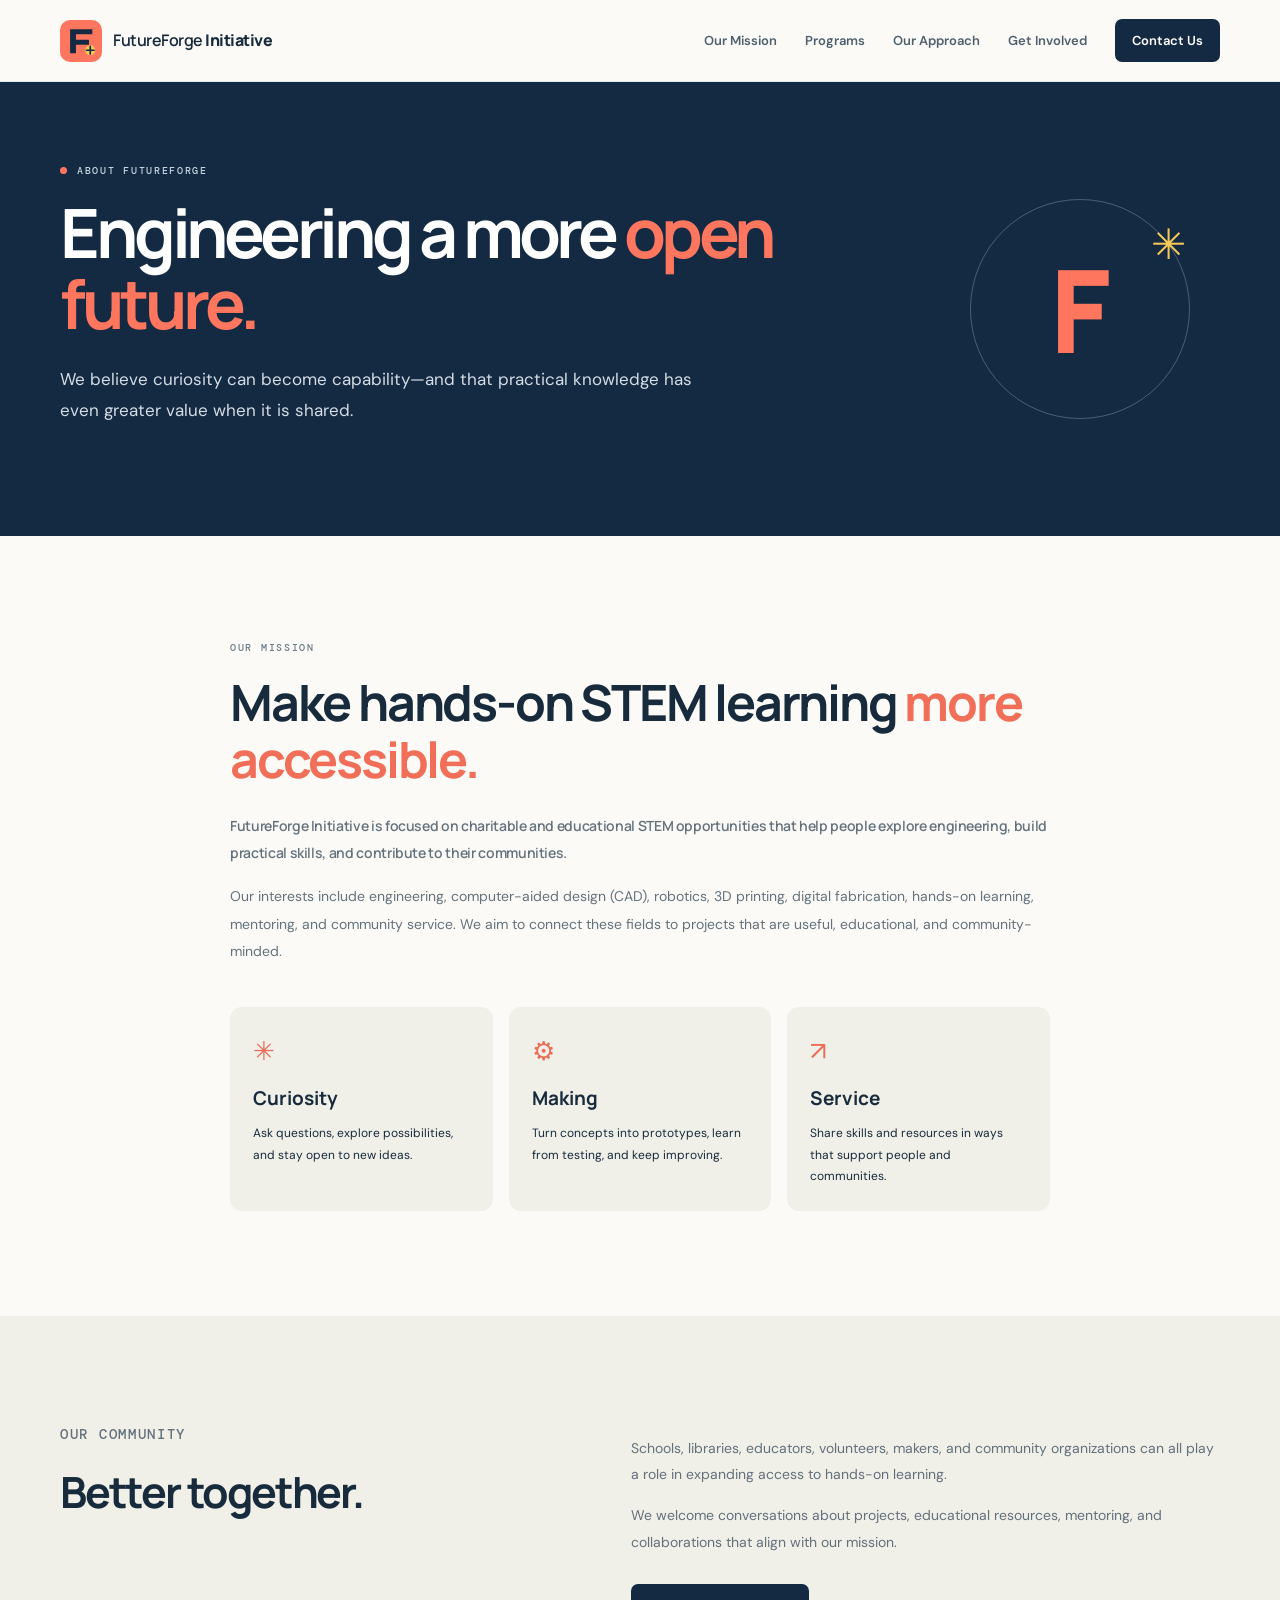
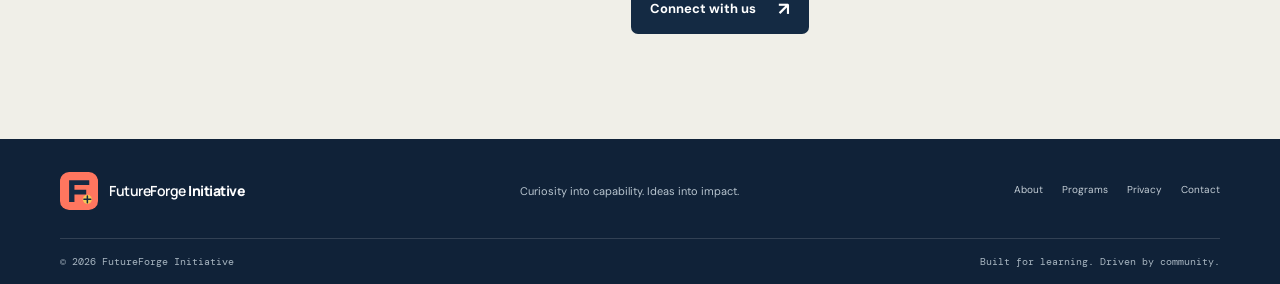
==== about.html @ 055187b8 "Initial folder structure" ====
<!doctype html>
<html lang="en">
<head>
  <meta charset="utf-8"><meta name="viewport" content="width=device-width, initial-scale=1">
  <meta name="description" content="Learn about the mission and approach of FutureForge Initiative.">
  <title>About Us | FutureForge Initiative</title>
  <link rel="icon" href="assets/favicon.svg" type="image/svg+xml"><link rel="stylesheet" href="styles.css">
</head>
<body>
  <a class="skip-link" href="#main">Skip to content</a>
  <header class="site-header"><div class="container nav-wrap">
    <a class="brand" href="index.html"><img src="assets/logo.svg" alt="" width="42" height="42"><span>FutureForge <strong>Initiative</strong></span></a>
    <button class="menu-toggle" aria-expanded="false" aria-controls="site-nav" aria-label="Open navigation"><span></span><span></span><span></span></button>
    <nav id="site-nav" class="site-nav" aria-label="Main navigation"><a href="index.html#mission">Our Mission</a><a href="programs.html">Programs</a><a href="index.html#impact">Our Approach</a><a href="index.html#get-involved">Get Involved</a><a class="nav-cta" href="index.html#contact">Contact Us</a></nav>
  </div></header>
  <main id="main">
    <section class="page-hero"><div class="container page-hero-grid"><div><p class="eyebrow"><span class="eyebrow-dot"></span> About FutureForge</p><h1>Engineering a more <span>open future.</span></h1><p class="hero-lede">We believe curiosity can become capability—and that practical knowledge has even greater value when it is shared.</p></div><div class="page-hero-mark" aria-hidden="true"><span>F</span><i>✳</i></div></div></section>
    <section class="section-pad"><div class="container narrow-content">
      <p class="eyebrow eyebrow-dark">Our mission</p><h2>Make hands-on STEM learning <span>more accessible.</span></h2>
      <p class="large-copy">FutureForge Initiative is focused on charitable and educational STEM opportunities that help people explore engineering, build practical skills, and contribute to their communities.</p>
      <p>Our interests include engineering, computer-aided design (CAD), robotics, 3D printing, digital fabrication, hands-on learning, mentoring, and community service. We aim to connect these fields to projects that are useful, educational, and community-minded.</p>
      <div class="values-grid">
        <article><span class="value-symbol">✳</span><h3>Curiosity</h3><p>Ask questions, explore possibilities, and stay open to new ideas.</p></article>
        <article><span class="value-symbol">⚙</span><h3>Making</h3><p>Turn concepts into prototypes, learn from testing, and keep improving.</p></article>
        <article><span class="value-symbol">↗</span><h3>Service</h3><p>Share skills and resources in ways that support people and communities.</p></article>
      </div>
    </div></section>
    <section class="section-pad soft-section"><div class="container split-content"><div><p class="eyebrow eyebrow-dark">Our community</p><h2>Better together.</h2></div><div><p>Schools, libraries, educators, volunteers, makers, and community organizations can all play a role in expanding access to hands-on learning.</p><p>We welcome conversations about projects, educational resources, mentoring, and collaborations that align with our mission.</p><a class="button button-dark" href="index.html#contact">Connect with us <span aria-hidden="true">↗</span></a></div></div></section>
  </main>
  <footer class="site-footer"><div class="container footer-main"><a class="brand brand-footer" href="index.html"><img src="assets/logo.svg" alt="" width="38" height="38"><span>FutureForge <strong>Initiative</strong></span></a><p>Curiosity into capability. Ideas into impact.</p><div class="footer-links"><a href="about.html">About</a><a href="programs.html">Programs</a><a href="privacy.html">Privacy</a><a href="index.html#contact">Contact</a></div></div><div class="container footer-bottom"><span>© <span id="year"></span> FutureForge Initiative</span><span>Built for learning. Driven by community.</span></div></footer>
  <script src="script.js"></script>
</body></html>
---- styles.css ----
@import url('https://fonts.googleapis.com/css2?family=DM+Mono:wght@400;500&family=DM+Sans:wght@400;500;600;700&family=Manrope:wght@400;500;600;700;800&display=swap');

:root{--navy:#142a43;--navy-2:#1d3c59;--ink:#172b3d;--muted:#617180;--paper:#fbfaf6;--white:#fff;--coral:#ff765f;--yellow:#f5c957;--blue:#91c8ef;--green:#b9d9bd;--line:#e5e3dc;--radius:20px;--max:1160px}
*{box-sizing:border-box}html{scroll-behavior:smooth;scroll-padding-top:90px}body{margin:0;background:var(--paper);color:var(--ink);font-family:'DM Sans',Arial,sans-serif;line-height:1.65;-webkit-font-smoothing:antialiased}a{color:inherit;text-decoration:none}img{max-width:100%;display:block}.container{width:min(var(--max),calc(100% - 48px));margin-inline:auto}.skip-link{position:absolute;left:-999px;top:8px;background:#fff;padding:10px;z-index:99}.skip-link:focus{left:8px}.site-header{height:82px;background:rgba(251,250,246,.96);border-bottom:1px solid rgba(20,42,67,.08);position:sticky;top:0;z-index:20;backdrop-filter:blur(12px)}.nav-wrap{height:100%;display:flex;align-items:center;justify-content:space-between;gap:28px}.brand{display:inline-flex;align-items:center;gap:11px;font-family:Manrope,sans-serif;font-size:16px;letter-spacing:-.5px;font-weight:600;white-space:nowrap}.brand img{width:42px;height:42px}.brand strong{font-weight:800}.site-nav{display:flex;align-items:center;gap:28px;font-size:13px;font-weight:600}.site-nav a:not(.nav-cta){color:#4e5f6e;transition:color .2s}.site-nav a:hover{color:var(--coral)}.nav-cta{background:var(--navy);color:#fff;padding:11px 17px;border-radius:7px}.menu-toggle{display:none;border:0;background:transparent;padding:8px}.menu-toggle span{display:block;width:24px;height:2px;background:var(--navy);margin:5px}
.hero{background:var(--navy);color:#fff;position:relative;overflow:hidden}.hero-grid{min-height:575px;display:grid;grid-template-columns:1.03fr .97fr;align-items:center;gap:36px;padding-block:72px 78px}.eyebrow{font:500 10px 'DM Mono',monospace;letter-spacing:1.7px;text-transform:uppercase;margin:0 0 20px;display:flex;align-items:center;gap:10px;color:#c7d4df}.eyebrow-dot{display:inline-block;width:7px;height:7px;border-radius:50%;background:var(--coral)}.eyebrow-dark{color:#687b89}.hero h1,.page-hero h1{font:700 clamp(48px,6.2vw,78px)/1.04 Manrope,sans-serif;letter-spacing:-4.5px;margin:0;max-width:620px}.hero h1 span,.page-hero h1 span{color:var(--coral)}.hero-lede{font-size:17px;line-height:1.8;color:#d4dce4;max-width:535px;margin:26px 0 28px}.hero-actions{display:flex;align-items:center;gap:27px;flex-wrap:wrap}.button{display:inline-flex;align-items:center;justify-content:center;gap:22px;border-radius:7px;padding:14px 19px;font-size:13px;font-weight:700;transition:transform .2s,background .2s}.button:hover{transform:translateY(-2px)}.button-light{background:#fff;color:var(--navy)}.button-dark{background:var(--navy);color:#fff}.button span{font-size:18px;line-height:1}.text-link{font-size:13px;font-weight:600}.text-link-light{color:#fff}.text-link span{margin-left:7px}.hero-note{display:flex;align-items:center;gap:12px;margin-top:46px;color:#bdcbd6;font-size:11px;letter-spacing:.2px}.hero-note p{margin:0}.note-icon{color:var(--yellow);font-size:20px}.hero-art{height:400px;position:relative;display:flex;align-items:center;justify-content:center}.art-orbit{position:absolute;border:1px solid rgba(255,255,255,.16);border-radius:50%;transform:rotate(-25deg)}.orbit-one{width:440px;height:275px}.orbit-two{width:360px;height:360px;transform:rotate(36deg)}.art-card{position:absolute;box-shadow:0 25px 50px rgba(0,0,0,.16)}.art-card-main{width:244px;height:260px;border-radius:18px;background:#f5c957;color:var(--navy);transform:rotate(-7deg);padding:27px;display:flex;flex-direction:column;align-items:center;justify-content:center}.gear{font-size:118px;line-height:1;color:var(--navy);font-family:Arial,sans-serif}.art-card-caption{font:700 14px Manrope,sans-serif;margin-top:17px}.art-bars{display:flex;gap:4px;margin-top:16px;align-items:end;height:18px}.art-bars i{display:block;width:7px;border-radius:3px;background:var(--navy);height:10px}.art-bars i:nth-child(2),.art-bars i:nth-child(5){height:17px}.art-bars i:nth-child(3),.art-bars i:nth-child(6){height:13px}.art-card-small{right:4%;bottom:43px;background:#fff;color:var(--navy);border-radius:12px;padding:17px 20px;display:flex;align-items:center;gap:13px;transform:rotate(7deg);font:700 11px/1.65 'DM Mono',monospace}.small-card-icon{font-size:31px;color:#f16e59}.art-label{position:absolute;font:500 9px 'DM Mono',monospace;letter-spacing:1.5px;color:#d0dae2}.label-top{top:16px;left:8%}.label-top span{color:var(--coral);padding:0 5px}.label-bottom{bottom:7px;right:5%}.art-spark{position:absolute;color:var(--coral);font-size:27px}.spark-one{top:67px;right:15%}.spark-two{bottom:86px;left:10%;color:var(--yellow)}.art-dot{position:absolute;width:7px;height:7px;border-radius:50%;background:var(--coral)}.dot-one{top:48px;left:28%}.dot-two{right:10%;top:47%}.dot-three{left:19%;bottom:52px;background:var(--yellow)}.hero-bottom-line{height:5px;background:linear-gradient(90deg,var(--coral) 0 25%,var(--yellow) 25% 50%,var(--blue) 50% 75%,var(--green) 75%)}
.section-pad{padding-block:105px}.intro-grid{display:grid;grid-template-columns:1fr 1fr;gap:90px}.intro h2,.section-heading h2,.approach h2,.contact h2,.narrow-content h2,.split-content h2{font:700 clamp(34px,4.1vw,50px)/1.15 Manrope,sans-serif;letter-spacing:-2.2px;margin:0}.intro h2 span,.section-heading h2 span,.approach h2 span,.contact h2 span,.narrow-content h2 span{color:#f16f59}.intro-text{padding-top:25px}.large-copy{font:600 19px/1.65 Manrope,sans-serif;letter-spacing:-.35px;color:#243e52;margin:0 0 17px}.intro-text>p:not(.large-copy),.approach-copy>p:not(.eyebrow),.contact-grid>div>p:not(.eyebrow),.split-content>div>p{color:#63717d;font-size:14px;line-height:1.9}.arrow-link{display:inline-flex;align-items:center;gap:17px;font-size:12px;font-weight:700;border-bottom:1px solid #f16f59;padding-bottom:6px;margin-top:16px}.arrow-link span{font-size:17px;color:#f16f59}.programs{background:#f0efe8}.section-heading{display:flex;justify-content:space-between;align-items:end;gap:60px;margin-bottom:42px}.section-heading h2{font-size:43px}.section-summary{max-width:355px;color:#63717d;font-size:13px;line-height:1.85;margin:0 0 5px}.program-grid{display:grid;grid-template-columns:repeat(4,1fr);gap:14px}.program-card{min-height:305px;border-radius:14px;padding:23px 21px;display:flex;flex-direction:column;align-items:flex-start}.card-coral{background:#ffe0d8}.card-blue{background:#d8eafa}.card-yellow{background:#f9e9b6}.card-green{background:#dcebdd}.program-top{display:flex;justify-content:space-between;align-items:center;width:100%;margin-bottom:27px}.program-number{font:500 9px 'DM Mono',monospace;letter-spacing:1px;color:#53616d}.program-symbol{font-size:25px;color:var(--navy)}.program-card h3{font:700 20px/1.25 Manrope,sans-serif;letter-spacing:-.7px;margin:0 0 12px}.program-card p{font-size:12px;line-height:1.8;color:#4d5b65;margin:0 0 22px}.card-link{font-size:11px;font-weight:700;margin-top:auto;border-bottom:1px solid rgba(20,42,67,.35);padding-bottom:5px}.card-link span{margin-left:8px}.program-note{font-size:10px;color:#78817f;margin:18px 0 0}
.approach{background:var(--navy);color:#fff}.approach-grid{display:grid;grid-template-columns:.9fr 1.1fr;gap:95px;align-items:center}.approach-visual{height:390px;position:relative;display:flex;align-items:center;justify-content:center}.approach-circle{border-radius:50%;position:absolute}.circle-outer{width:345px;height:345px;border:1px dashed rgba(255,255,255,.3)}.circle-mid{width:270px;height:270px;border:1px solid rgba(255,255,255,.23)}.circle-inner{width:190px;height:190px;background:var(--coral);color:var(--navy);display:flex;align-items:center;justify-content:center;text-align:center;font:600 17px/1.5 'DM Mono',monospace;letter-spacing:1px;transform:rotate(-8deg)}.circle-inner b{font-weight:500}.approach-chip{position:absolute;padding:8px 13px;background:#fff;color:var(--navy);border-radius:5px;font:500 10px 'DM Mono',monospace;box-shadow:0 7px 20px rgba(0,0,0,.12)}.chip-one{top:48px;left:2%}.chip-two{right:0;top:120px;background:var(--yellow)}.chip-three{bottom:41px;left:10%;background:var(--green)}.approach-star{position:absolute;color:var(--yellow);font-size:32px;right:14%;bottom:57px}.approach-copy .eyebrow{color:#bdcbd6}.approach h2{font-size:43px;margin-bottom:22px}.approach h2 span{color:var(--coral)}.approach-copy>p:not(.eyebrow){color:#c3d0da;max-width:520px}.principle-list{list-style:none;padding:0;margin:29px 0 0}.principle-list li{display:flex;gap:17px;padding:16px 0;border-top:1px solid rgba(255,255,255,.15)}.principle-list li>span{font:500 10px 'DM Mono',monospace;color:var(--coral);padding-top:4px}.principle-list strong{font:600 14px Manrope,sans-serif}.principle-list p{margin:4px 0 0;color:#b9c7d1;font-size:11px}
.get-involved{padding-block:82px}.involved-panel{position:relative;overflow:hidden;background:var(--coral);border-radius:18px;padding:57px 62px;display:grid;grid-template-columns:1.2fr .8fr;gap:50px;align-items:center}.involved-panel .eyebrow{color:#573d3a}.involved-panel h2{font:700 clamp(35px,4vw,49px)/1.12 Manrope,sans-serif;letter-spacing:-2px;margin:0 0 17px}.involved-panel h2 span{color:#fff}.involved-panel>div:first-child>p:last-child{font-size:13px;max-width:530px;color:#553e3b;line-height:1.85;margin-bottom:0}.involved-actions{z-index:1}.involved-actions p{font-size:10px;color:#583d3a;margin:15px 0 0}.involved-decoration{position:absolute;font-size:180px;color:rgba(255,255,255,.13);right:-10px;bottom:-78px}.contact{padding-top:50px}.contact-grid{display:grid;grid-template-columns:1fr .8fr;gap:100px}.contact h2{font-size:45px}.contact-grid>div>p:not(.eyebrow){max-width:460px}.contact-box{padding:30px;border:1px solid var(--line);border-radius:14px;background:#fff}.contact-icon{width:39px;height:39px;border-radius:8px;background:#ffe0d8;display:grid;place-items:center;font-size:21px;color:#e86650}.contact-box h3{font:700 20px Manrope,sans-serif;margin:19px 0 8px}.contact-box>p{font-size:12px;color:#64717c;line-height:1.85}.contact-box .small-muted,.small-muted{font-size:10px;color:#8b949a;margin-top:23px}
.site-footer{background:#102238;color:#fff;padding-top:33px}.footer-main{display:flex;align-items:center;justify-content:space-between;gap:24px;padding-bottom:28px}.brand-footer{font-size:14px}.brand-footer img{width:38px;height:38px}.footer-main>p{font-size:11px;color:#b8c5cf;margin:0}.footer-links{display:flex;gap:19px;font-size:10px;color:#c3cdd5}.footer-links a:hover{color:var(--coral)}.footer-bottom{border-top:1px solid rgba(255,255,255,.14);display:flex;justify-content:space-between;gap:20px;padding-block:16px;font:10px 'DM Mono',monospace;color:#a7b5c0}
.page-hero{background:var(--navy);color:#fff;padding-block:82px}.page-hero-grid{display:grid;grid-template-columns:1fr 250px;align-items:center;gap:50px}.page-hero h1{font-size:clamp(44px,5.7vw,68px);max-width:800px}.page-hero .hero-lede{max-width:650px}.page-hero-mark{height:220px;width:220px;border:1px solid rgba(255,255,255,.24);border-radius:50%;display:grid;place-items:center;position:relative}.page-hero-mark span{font:800 115px Manrope,sans-serif;color:var(--coral)}.page-hero-mark i{position:absolute;right:3px;top:10px;color:var(--yellow);font-style:normal;font-size:42px}.narrow-content{max-width:820px}.narrow-content>p:not(.eyebrow){font-size:14px;line-height:1.95;color:#65727d}.narrow-content h2{margin-bottom:23px}.narrow-content .large-copy{font-size:21px;color:#2c4355}.narrow-content h3{font:700 19px Manrope,sans-serif;margin:32px 0 8px}.values-grid{display:grid;grid-template-columns:repeat(3,1fr);gap:16px;margin-top:42px}.values-grid article{background:#f0efe8;padding:23px;border-radius:12px}.value-symbol{font-size:26px;color:#e96d57}.values-grid h3{margin:12px 0 5px!important}.values-grid article p{font-size:12px!important;line-height:1.8!important;margin-bottom:0}.soft-section{background:#f0efe8}.split-content{display:grid;grid-template-columns:.8fr 1fr;gap:100px}.split-content h2{font-size:43px}.split-content .button{margin-top:15px}.program-detail{display:grid;grid-template-columns:70px 1fr 150px;gap:28px;padding:35px 0;border-bottom:1px solid var(--line);scroll-margin-top:100px}.program-detail:first-child{padding-top:0}.detail-number{font:500 14px 'DM Mono',monospace;color:#e96d57;padding-top:4px}.program-detail .eyebrow{margin-bottom:11px}.program-detail h2{font:700 29px Manrope,sans-serif;letter-spacing:-1px;margin:0 0 12px}.program-detail p:not(.eyebrow){max-width:680px;color:#64717c;font-size:13px;line-height:1.9;margin:8px 0}.detail-tag{justify-self:end;align-self:start;border:1px solid #deded6;border-radius:30px;padding:7px 11px;font:10px 'DM Mono',monospace;color:#687782}.center-cta{text-align:center;padding-top:70px}.center-cta h2{font:700 34px Manrope,sans-serif;letter-spacing:-1.5px;margin:0}.center-cta p{color:#65727d;font-size:13px;margin:10px 0 20px}
@media(max-width:900px){.site-nav{gap:15px}.site-nav a{font-size:11px}.hero-grid{gap:10px}.hero-art{transform:scale(.9)}.program-grid{grid-template-columns:repeat(2,1fr)}.approach-grid{gap:45px}.contact-grid{gap:50px}.involved-panel{padding:45px}.footer-main{flex-wrap:wrap}.section-heading{gap:25px}}
@media(max-width:680px){.container{width:min(100% - 36px,var(--max))}.site-header{height:72px}.brand{font-size:14px;gap:8px}.brand img{width:36px;height:36px}.menu-toggle{display:block}.site-nav{display:none;position:absolute;top:71px;left:0;right:0;padding:18px;background:var(--paper);border-bottom:1px solid var(--line);box-shadow:0 15px 20px rgba(20,42,67,.08);align-items:stretch;gap:0;flex-direction:column}.site-nav.open{display:flex}.site-nav a{padding:12px 7px;font-size:13px!important}.site-nav .nav-cta{text-align:center;margin-top:7px;padding:12px}.hero-grid{grid-template-columns:1fr;padding-block:65px 35px}.hero h1{font-size:54px;letter-spacing:-3px}.hero-lede{font-size:15px}.hero-note{margin-top:29px}.hero-art{height:320px;transform:scale(.86);margin:-4px -15px 0}.art-card-small{right:0}.section-pad{padding-block:70px}.intro-grid,.approach-grid,.contact-grid,.split-content{grid-template-columns:1fr;gap:28px}.intro-grid{gap:16px}.intro h2,.section-heading h2,.approach h2,.contact h2,.narrow-content h2{font-size:37px;letter-spacing:-1.7px}.intro-text{padding-top:0}.section-heading{display:block}.section-summary{margin-top:18px}.program-grid{gap:10px}.program-card{padding:18px;min-height:300px}.program-card h3{font-size:18px}.program-card p{font-size:11px}.approach-grid{gap:30px}.approach-visual{height:320px;transform:scale(.9);margin:-10px 0}.circle-outer{width:300px;height:300px}.circle-mid{width:230px;height:230px}.circle-inner{width:165px;height:165px;font-size:15px}.chip-one{left:0}.chip-two{right:0}.chip-three{left:2%;bottom:22px}.involved-panel{grid-template-columns:1fr;padding:34px 25px;gap:26px}.involved-panel h2{font-size:39px}.involved-decoration{font-size:130px}.contact{padding-top:20px}.contact-box{padding:24px}.footer-main{align-items:flex-start;flex-direction:column;gap:17px}.footer-links{flex-wrap:wrap}.footer-bottom{font-size:9px;flex-direction:column;gap:7px}.page-hero{padding-block:55px}.page-hero-grid{grid-template-columns:1fr;gap:20px}.page-hero h1{font-size:47px;letter-spacing:-3px}.page-hero-mark{height:120px;width:120px;justify-self:end;margin-top:-8px}.page-hero-mark span{font-size:70px}.page-hero-mark i{font-size:28px}.values-grid{grid-template-columns:1fr}.program-detail{grid-template-columns:38px 1fr;gap:13px;padding:27px 0}.program-detail h2{font-size:25px}.detail-tag{grid-column:2;justify-self:start}.center-cta{padding-top:50px}.center-cta h2{font-size:29px}}
@media(prefers-reduced-motion:reduce){html{scroll-behavior:auto}*,*::before,*::after{transition:none!important;animation:none!important}}
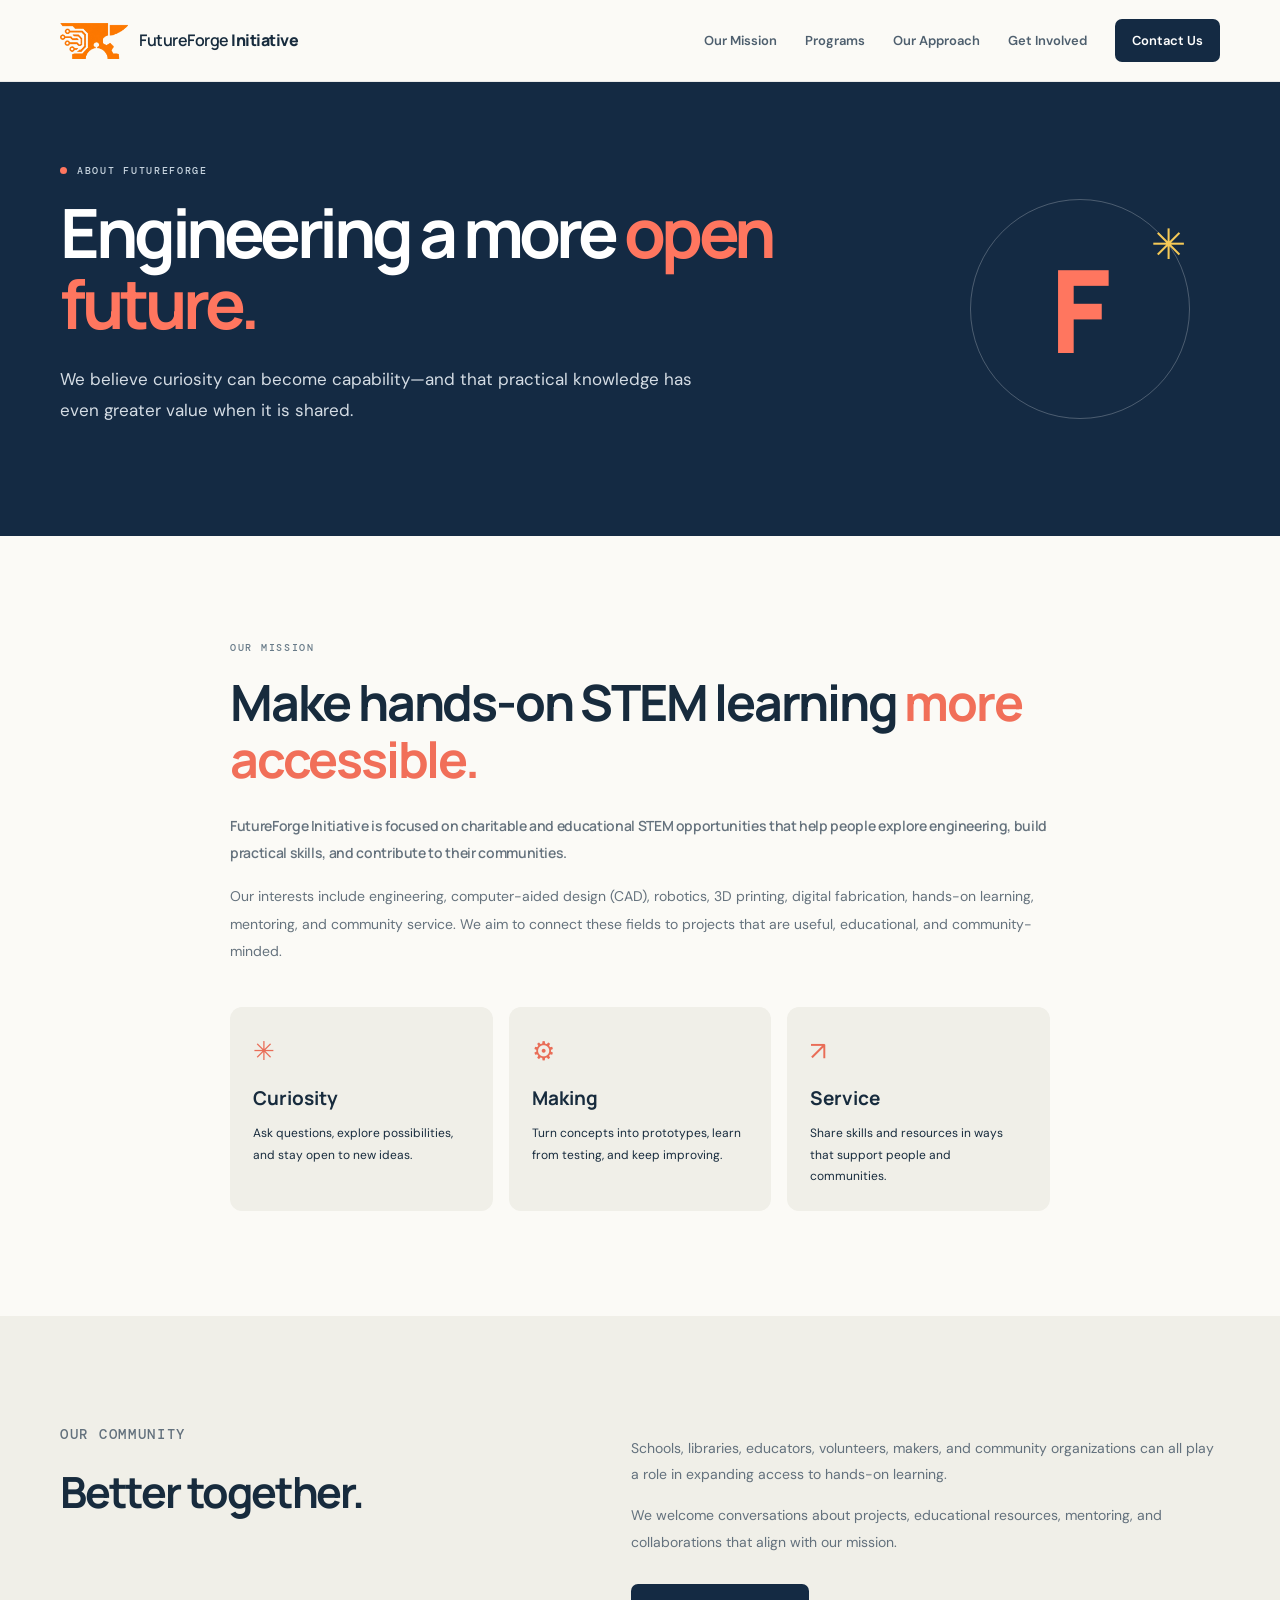
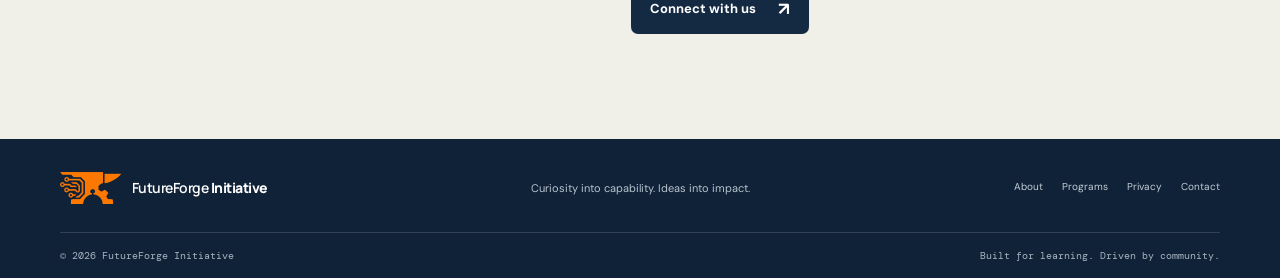
==== commit 609a6f87: "Add files via upload Updated the log" ====
--- a/about.html
+++ b/about.html
@@ -4,12 +4,12 @@
   <meta charset="utf-8"><meta name="viewport" content="width=device-width, initial-scale=1">
   <meta name="description" content="Learn about the mission and approach of FutureForge Initiative.">
   <title>About Us | FutureForge Initiative</title>
-  <link rel="icon" href="assets/favicon.svg" type="image/svg+xml"><link rel="stylesheet" href="styles.css">
+  <link rel="icon" href="assets/favicon-48.png" sizes="48x48" type="image/png"><link rel="icon" href="assets/favicon-32.png" sizes="32x32" type="image/png"><link rel="apple-touch-icon" href="assets/apple-touch-icon.png"><link rel="stylesheet" href="styles.css">
 </head>
 <body>
   <a class="skip-link" href="#main">Skip to content</a>
   <header class="site-header"><div class="container nav-wrap">
-    <a class="brand" href="index.html"><img src="assets/logo.svg" alt="" width="42" height="42"><span>FutureForge <strong>Initiative</strong></span></a>
+    <a class="brand" href="index.html"><img src="assets/logo-mark.png" alt="" width="68" height="36"><span>FutureForge <strong>Initiative</strong></span></a>
     <button class="menu-toggle" aria-expanded="false" aria-controls="site-nav" aria-label="Open navigation"><span></span><span></span><span></span></button>
     <nav id="site-nav" class="site-nav" aria-label="Main navigation"><a href="index.html#mission">Our Mission</a><a href="programs.html">Programs</a><a href="index.html#impact">Our Approach</a><a href="index.html#get-involved">Get Involved</a><a class="nav-cta" href="index.html#contact">Contact Us</a></nav>
   </div></header>
@@ -27,6 +27,6 @@
     </div></section>
     <section class="section-pad soft-section"><div class="container split-content"><div><p class="eyebrow eyebrow-dark">Our community</p><h2>Better together.</h2></div><div><p>Schools, libraries, educators, volunteers, makers, and community organizations can all play a role in expanding access to hands-on learning.</p><p>We welcome conversations about projects, educational resources, mentoring, and collaborations that align with our mission.</p><a class="button button-dark" href="index.html#contact">Connect with us <span aria-hidden="true">↗</span></a></div></div></section>
   </main>
-  <footer class="site-footer"><div class="container footer-main"><a class="brand brand-footer" href="index.html"><img src="assets/logo.svg" alt="" width="38" height="38"><span>FutureForge <strong>Initiative</strong></span></a><p>Curiosity into capability. Ideas into impact.</p><div class="footer-links"><a href="about.html">About</a><a href="programs.html">Programs</a><a href="privacy.html">Privacy</a><a href="index.html#contact">Contact</a></div></div><div class="container footer-bottom"><span>© <span id="year"></span> FutureForge Initiative</span><span>Built for learning. Driven by community.</span></div></footer>
+  <footer class="site-footer"><div class="container footer-main"><a class="brand brand-footer" href="index.html"><img src="assets/logo-mark.png" alt="" width="61" height="32"><span>FutureForge <strong>Initiative</strong></span></a><p>Curiosity into capability. Ideas into impact.</p><div class="footer-links"><a href="about.html">About</a><a href="programs.html">Programs</a><a href="privacy.html">Privacy</a><a href="index.html#contact">Contact</a></div></div><div class="container footer-bottom"><span>© <span id="year"></span> FutureForge Initiative</span><span>Built for learning. Driven by community.</span></div></footer>
   <script src="script.js"></script>
 </body></html>
--- a/styles.css
+++ b/styles.css
@@ -1,13 +1,13 @@
 @import url('https://fonts.googleapis.com/css2?family=DM+Mono:wght@400;500&family=DM+Sans:wght@400;500;600;700&family=Manrope:wght@400;500;600;700;800&display=swap');
 
 :root{--navy:#142a43;--navy-2:#1d3c59;--ink:#172b3d;--muted:#617180;--paper:#fbfaf6;--white:#fff;--coral:#ff765f;--yellow:#f5c957;--blue:#91c8ef;--green:#b9d9bd;--line:#e5e3dc;--radius:20px;--max:1160px}
-*{box-sizing:border-box}html{scroll-behavior:smooth;scroll-padding-top:90px}body{margin:0;background:var(--paper);color:var(--ink);font-family:'DM Sans',Arial,sans-serif;line-height:1.65;-webkit-font-smoothing:antialiased}a{color:inherit;text-decoration:none}img{max-width:100%;display:block}.container{width:min(var(--max),calc(100% - 48px));margin-inline:auto}.skip-link{position:absolute;left:-999px;top:8px;background:#fff;padding:10px;z-index:99}.skip-link:focus{left:8px}.site-header{height:82px;background:rgba(251,250,246,.96);border-bottom:1px solid rgba(20,42,67,.08);position:sticky;top:0;z-index:20;backdrop-filter:blur(12px)}.nav-wrap{height:100%;display:flex;align-items:center;justify-content:space-between;gap:28px}.brand{display:inline-flex;align-items:center;gap:11px;font-family:Manrope,sans-serif;font-size:16px;letter-spacing:-.5px;font-weight:600;white-space:nowrap}.brand img{width:42px;height:42px}.brand strong{font-weight:800}.site-nav{display:flex;align-items:center;gap:28px;font-size:13px;font-weight:600}.site-nav a:not(.nav-cta){color:#4e5f6e;transition:color .2s}.site-nav a:hover{color:var(--coral)}.nav-cta{background:var(--navy);color:#fff;padding:11px 17px;border-radius:7px}.menu-toggle{display:none;border:0;background:transparent;padding:8px}.menu-toggle span{display:block;width:24px;height:2px;background:var(--navy);margin:5px}
+*{box-sizing:border-box}html{scroll-behavior:smooth;scroll-padding-top:90px}body{margin:0;background:var(--paper);color:var(--ink);font-family:'DM Sans',Arial,sans-serif;line-height:1.65;-webkit-font-smoothing:antialiased}a{color:inherit;text-decoration:none}img{max-width:100%;display:block}.container{width:min(var(--max),calc(100% - 48px));margin-inline:auto}.skip-link{position:absolute;left:-999px;top:8px;background:#fff;padding:10px;z-index:99}.skip-link:focus{left:8px}.site-header{height:82px;background:rgba(251,250,246,.96);border-bottom:1px solid rgba(20,42,67,.08);position:sticky;top:0;z-index:20;backdrop-filter:blur(12px)}.nav-wrap{height:100%;display:flex;align-items:center;justify-content:space-between;gap:28px}.brand{display:inline-flex;align-items:center;gap:11px;font-family:Manrope,sans-serif;font-size:16px;letter-spacing:-.5px;font-weight:600;white-space:nowrap}.brand img{width:auto;height:36px}.brand strong{font-weight:800}.site-nav{display:flex;align-items:center;gap:28px;font-size:13px;font-weight:600}.site-nav a:not(.nav-cta){color:#4e5f6e;transition:color .2s}.site-nav a:hover{color:var(--coral)}.nav-cta{background:var(--navy);color:#fff;padding:11px 17px;border-radius:7px}.menu-toggle{display:none;border:0;background:transparent;padding:8px}.menu-toggle span{display:block;width:24px;height:2px;background:var(--navy);margin:5px}
 .hero{background:var(--navy);color:#fff;position:relative;overflow:hidden}.hero-grid{min-height:575px;display:grid;grid-template-columns:1.03fr .97fr;align-items:center;gap:36px;padding-block:72px 78px}.eyebrow{font:500 10px 'DM Mono',monospace;letter-spacing:1.7px;text-transform:uppercase;margin:0 0 20px;display:flex;align-items:center;gap:10px;color:#c7d4df}.eyebrow-dot{display:inline-block;width:7px;height:7px;border-radius:50%;background:var(--coral)}.eyebrow-dark{color:#687b89}.hero h1,.page-hero h1{font:700 clamp(48px,6.2vw,78px)/1.04 Manrope,sans-serif;letter-spacing:-4.5px;margin:0;max-width:620px}.hero h1 span,.page-hero h1 span{color:var(--coral)}.hero-lede{font-size:17px;line-height:1.8;color:#d4dce4;max-width:535px;margin:26px 0 28px}.hero-actions{display:flex;align-items:center;gap:27px;flex-wrap:wrap}.button{display:inline-flex;align-items:center;justify-content:center;gap:22px;border-radius:7px;padding:14px 19px;font-size:13px;font-weight:700;transition:transform .2s,background .2s}.button:hover{transform:translateY(-2px)}.button-light{background:#fff;color:var(--navy)}.button-dark{background:var(--navy);color:#fff}.button span{font-size:18px;line-height:1}.text-link{font-size:13px;font-weight:600}.text-link-light{color:#fff}.text-link span{margin-left:7px}.hero-note{display:flex;align-items:center;gap:12px;margin-top:46px;color:#bdcbd6;font-size:11px;letter-spacing:.2px}.hero-note p{margin:0}.note-icon{color:var(--yellow);font-size:20px}.hero-art{height:400px;position:relative;display:flex;align-items:center;justify-content:center}.art-orbit{position:absolute;border:1px solid rgba(255,255,255,.16);border-radius:50%;transform:rotate(-25deg)}.orbit-one{width:440px;height:275px}.orbit-two{width:360px;height:360px;transform:rotate(36deg)}.art-card{position:absolute;box-shadow:0 25px 50px rgba(0,0,0,.16)}.art-card-main{width:244px;height:260px;border-radius:18px;background:#f5c957;color:var(--navy);transform:rotate(-7deg);padding:27px;display:flex;flex-direction:column;align-items:center;justify-content:center}.gear{font-size:118px;line-height:1;color:var(--navy);font-family:Arial,sans-serif}.art-card-caption{font:700 14px Manrope,sans-serif;margin-top:17px}.art-bars{display:flex;gap:4px;margin-top:16px;align-items:end;height:18px}.art-bars i{display:block;width:7px;border-radius:3px;background:var(--navy);height:10px}.art-bars i:nth-child(2),.art-bars i:nth-child(5){height:17px}.art-bars i:nth-child(3),.art-bars i:nth-child(6){height:13px}.art-card-small{right:4%;bottom:43px;background:#fff;color:var(--navy);border-radius:12px;padding:17px 20px;display:flex;align-items:center;gap:13px;transform:rotate(7deg);font:700 11px/1.65 'DM Mono',monospace}.small-card-icon{font-size:31px;color:#f16e59}.art-label{position:absolute;font:500 9px 'DM Mono',monospace;letter-spacing:1.5px;color:#d0dae2}.label-top{top:16px;left:8%}.label-top span{color:var(--coral);padding:0 5px}.label-bottom{bottom:7px;right:5%}.art-spark{position:absolute;color:var(--coral);font-size:27px}.spark-one{top:67px;right:15%}.spark-two{bottom:86px;left:10%;color:var(--yellow)}.art-dot{position:absolute;width:7px;height:7px;border-radius:50%;background:var(--coral)}.dot-one{top:48px;left:28%}.dot-two{right:10%;top:47%}.dot-three{left:19%;bottom:52px;background:var(--yellow)}.hero-bottom-line{height:5px;background:linear-gradient(90deg,var(--coral) 0 25%,var(--yellow) 25% 50%,var(--blue) 50% 75%,var(--green) 75%)}
 .section-pad{padding-block:105px}.intro-grid{display:grid;grid-template-columns:1fr 1fr;gap:90px}.intro h2,.section-heading h2,.approach h2,.contact h2,.narrow-content h2,.split-content h2{font:700 clamp(34px,4.1vw,50px)/1.15 Manrope,sans-serif;letter-spacing:-2.2px;margin:0}.intro h2 span,.section-heading h2 span,.approach h2 span,.contact h2 span,.narrow-content h2 span{color:#f16f59}.intro-text{padding-top:25px}.large-copy{font:600 19px/1.65 Manrope,sans-serif;letter-spacing:-.35px;color:#243e52;margin:0 0 17px}.intro-text>p:not(.large-copy),.approach-copy>p:not(.eyebrow),.contact-grid>div>p:not(.eyebrow),.split-content>div>p{color:#63717d;font-size:14px;line-height:1.9}.arrow-link{display:inline-flex;align-items:center;gap:17px;font-size:12px;font-weight:700;border-bottom:1px solid #f16f59;padding-bottom:6px;margin-top:16px}.arrow-link span{font-size:17px;color:#f16f59}.programs{background:#f0efe8}.section-heading{display:flex;justify-content:space-between;align-items:end;gap:60px;margin-bottom:42px}.section-heading h2{font-size:43px}.section-summary{max-width:355px;color:#63717d;font-size:13px;line-height:1.85;margin:0 0 5px}.program-grid{display:grid;grid-template-columns:repeat(4,1fr);gap:14px}.program-card{min-height:305px;border-radius:14px;padding:23px 21px;display:flex;flex-direction:column;align-items:flex-start}.card-coral{background:#ffe0d8}.card-blue{background:#d8eafa}.card-yellow{background:#f9e9b6}.card-green{background:#dcebdd}.program-top{display:flex;justify-content:space-between;align-items:center;width:100%;margin-bottom:27px}.program-number{font:500 9px 'DM Mono',monospace;letter-spacing:1px;color:#53616d}.program-symbol{font-size:25px;color:var(--navy)}.program-card h3{font:700 20px/1.25 Manrope,sans-serif;letter-spacing:-.7px;margin:0 0 12px}.program-card p{font-size:12px;line-height:1.8;color:#4d5b65;margin:0 0 22px}.card-link{font-size:11px;font-weight:700;margin-top:auto;border-bottom:1px solid rgba(20,42,67,.35);padding-bottom:5px}.card-link span{margin-left:8px}.program-note{font-size:10px;color:#78817f;margin:18px 0 0}
 .approach{background:var(--navy);color:#fff}.approach-grid{display:grid;grid-template-columns:.9fr 1.1fr;gap:95px;align-items:center}.approach-visual{height:390px;position:relative;display:flex;align-items:center;justify-content:center}.approach-circle{border-radius:50%;position:absolute}.circle-outer{width:345px;height:345px;border:1px dashed rgba(255,255,255,.3)}.circle-mid{width:270px;height:270px;border:1px solid rgba(255,255,255,.23)}.circle-inner{width:190px;height:190px;background:var(--coral);color:var(--navy);display:flex;align-items:center;justify-content:center;text-align:center;font:600 17px/1.5 'DM Mono',monospace;letter-spacing:1px;transform:rotate(-8deg)}.circle-inner b{font-weight:500}.approach-chip{position:absolute;padding:8px 13px;background:#fff;color:var(--navy);border-radius:5px;font:500 10px 'DM Mono',monospace;box-shadow:0 7px 20px rgba(0,0,0,.12)}.chip-one{top:48px;left:2%}.chip-two{right:0;top:120px;background:var(--yellow)}.chip-three{bottom:41px;left:10%;background:var(--green)}.approach-star{position:absolute;color:var(--yellow);font-size:32px;right:14%;bottom:57px}.approach-copy .eyebrow{color:#bdcbd6}.approach h2{font-size:43px;margin-bottom:22px}.approach h2 span{color:var(--coral)}.approach-copy>p:not(.eyebrow){color:#c3d0da;max-width:520px}.principle-list{list-style:none;padding:0;margin:29px 0 0}.principle-list li{display:flex;gap:17px;padding:16px 0;border-top:1px solid rgba(255,255,255,.15)}.principle-list li>span{font:500 10px 'DM Mono',monospace;color:var(--coral);padding-top:4px}.principle-list strong{font:600 14px Manrope,sans-serif}.principle-list p{margin:4px 0 0;color:#b9c7d1;font-size:11px}
 .get-involved{padding-block:82px}.involved-panel{position:relative;overflow:hidden;background:var(--coral);border-radius:18px;padding:57px 62px;display:grid;grid-template-columns:1.2fr .8fr;gap:50px;align-items:center}.involved-panel .eyebrow{color:#573d3a}.involved-panel h2{font:700 clamp(35px,4vw,49px)/1.12 Manrope,sans-serif;letter-spacing:-2px;margin:0 0 17px}.involved-panel h2 span{color:#fff}.involved-panel>div:first-child>p:last-child{font-size:13px;max-width:530px;color:#553e3b;line-height:1.85;margin-bottom:0}.involved-actions{z-index:1}.involved-actions p{font-size:10px;color:#583d3a;margin:15px 0 0}.involved-decoration{position:absolute;font-size:180px;color:rgba(255,255,255,.13);right:-10px;bottom:-78px}.contact{padding-top:50px}.contact-grid{display:grid;grid-template-columns:1fr .8fr;gap:100px}.contact h2{font-size:45px}.contact-grid>div>p:not(.eyebrow){max-width:460px}.contact-box{padding:30px;border:1px solid var(--line);border-radius:14px;background:#fff}.contact-icon{width:39px;height:39px;border-radius:8px;background:#ffe0d8;display:grid;place-items:center;font-size:21px;color:#e86650}.contact-box h3{font:700 20px Manrope,sans-serif;margin:19px 0 8px}.contact-box>p{font-size:12px;color:#64717c;line-height:1.85}.contact-box .small-muted,.small-muted{font-size:10px;color:#8b949a;margin-top:23px}
-.site-footer{background:#102238;color:#fff;padding-top:33px}.footer-main{display:flex;align-items:center;justify-content:space-between;gap:24px;padding-bottom:28px}.brand-footer{font-size:14px}.brand-footer img{width:38px;height:38px}.footer-main>p{font-size:11px;color:#b8c5cf;margin:0}.footer-links{display:flex;gap:19px;font-size:10px;color:#c3cdd5}.footer-links a:hover{color:var(--coral)}.footer-bottom{border-top:1px solid rgba(255,255,255,.14);display:flex;justify-content:space-between;gap:20px;padding-block:16px;font:10px 'DM Mono',monospace;color:#a7b5c0}
+.site-footer{background:#102238;color:#fff;padding-top:33px}.footer-main{display:flex;align-items:center;justify-content:space-between;gap:24px;padding-bottom:28px}.brand-footer{font-size:14px}.brand-footer img{width:auto;height:32px}.footer-main>p{font-size:11px;color:#b8c5cf;margin:0}.footer-links{display:flex;gap:19px;font-size:10px;color:#c3cdd5}.footer-links a:hover{color:var(--coral)}.footer-bottom{border-top:1px solid rgba(255,255,255,.14);display:flex;justify-content:space-between;gap:20px;padding-block:16px;font:10px 'DM Mono',monospace;color:#a7b5c0}
 .page-hero{background:var(--navy);color:#fff;padding-block:82px}.page-hero-grid{display:grid;grid-template-columns:1fr 250px;align-items:center;gap:50px}.page-hero h1{font-size:clamp(44px,5.7vw,68px);max-width:800px}.page-hero .hero-lede{max-width:650px}.page-hero-mark{height:220px;width:220px;border:1px solid rgba(255,255,255,.24);border-radius:50%;display:grid;place-items:center;position:relative}.page-hero-mark span{font:800 115px Manrope,sans-serif;color:var(--coral)}.page-hero-mark i{position:absolute;right:3px;top:10px;color:var(--yellow);font-style:normal;font-size:42px}.narrow-content{max-width:820px}.narrow-content>p:not(.eyebrow){font-size:14px;line-height:1.95;color:#65727d}.narrow-content h2{margin-bottom:23px}.narrow-content .large-copy{font-size:21px;color:#2c4355}.narrow-content h3{font:700 19px Manrope,sans-serif;margin:32px 0 8px}.values-grid{display:grid;grid-template-columns:repeat(3,1fr);gap:16px;margin-top:42px}.values-grid article{background:#f0efe8;padding:23px;border-radius:12px}.value-symbol{font-size:26px;color:#e96d57}.values-grid h3{margin:12px 0 5px!important}.values-grid article p{font-size:12px!important;line-height:1.8!important;margin-bottom:0}.soft-section{background:#f0efe8}.split-content{display:grid;grid-template-columns:.8fr 1fr;gap:100px}.split-content h2{font-size:43px}.split-content .button{margin-top:15px}.program-detail{display:grid;grid-template-columns:70px 1fr 150px;gap:28px;padding:35px 0;border-bottom:1px solid var(--line);scroll-margin-top:100px}.program-detail:first-child{padding-top:0}.detail-number{font:500 14px 'DM Mono',monospace;color:#e96d57;padding-top:4px}.program-detail .eyebrow{margin-bottom:11px}.program-detail h2{font:700 29px Manrope,sans-serif;letter-spacing:-1px;margin:0 0 12px}.program-detail p:not(.eyebrow){max-width:680px;color:#64717c;font-size:13px;line-height:1.9;margin:8px 0}.detail-tag{justify-self:end;align-self:start;border:1px solid #deded6;border-radius:30px;padding:7px 11px;font:10px 'DM Mono',monospace;color:#687782}.center-cta{text-align:center;padding-top:70px}.center-cta h2{font:700 34px Manrope,sans-serif;letter-spacing:-1.5px;margin:0}.center-cta p{color:#65727d;font-size:13px;margin:10px 0 20px}
 @media(max-width:900px){.site-nav{gap:15px}.site-nav a{font-size:11px}.hero-grid{gap:10px}.hero-art{transform:scale(.9)}.program-grid{grid-template-columns:repeat(2,1fr)}.approach-grid{gap:45px}.contact-grid{gap:50px}.involved-panel{padding:45px}.footer-main{flex-wrap:wrap}.section-heading{gap:25px}}
-@media(max-width:680px){.container{width:min(100% - 36px,var(--max))}.site-header{height:72px}.brand{font-size:14px;gap:8px}.brand img{width:36px;height:36px}.menu-toggle{display:block}.site-nav{display:none;position:absolute;top:71px;left:0;right:0;padding:18px;background:var(--paper);border-bottom:1px solid var(--line);box-shadow:0 15px 20px rgba(20,42,67,.08);align-items:stretch;gap:0;flex-direction:column}.site-nav.open{display:flex}.site-nav a{padding:12px 7px;font-size:13px!important}.site-nav .nav-cta{text-align:center;margin-top:7px;padding:12px}.hero-grid{grid-template-columns:1fr;padding-block:65px 35px}.hero h1{font-size:54px;letter-spacing:-3px}.hero-lede{font-size:15px}.hero-note{margin-top:29px}.hero-art{height:320px;transform:scale(.86);margin:-4px -15px 0}.art-card-small{right:0}.section-pad{padding-block:70px}.intro-grid,.approach-grid,.contact-grid,.split-content{grid-template-columns:1fr;gap:28px}.intro-grid{gap:16px}.intro h2,.section-heading h2,.approach h2,.contact h2,.narrow-content h2{font-size:37px;letter-spacing:-1.7px}.intro-text{padding-top:0}.section-heading{display:block}.section-summary{margin-top:18px}.program-grid{gap:10px}.program-card{padding:18px;min-height:300px}.program-card h3{font-size:18px}.program-card p{font-size:11px}.approach-grid{gap:30px}.approach-visual{height:320px;transform:scale(.9);margin:-10px 0}.circle-outer{width:300px;height:300px}.circle-mid{width:230px;height:230px}.circle-inner{width:165px;height:165px;font-size:15px}.chip-one{left:0}.chip-two{right:0}.chip-three{left:2%;bottom:22px}.involved-panel{grid-template-columns:1fr;padding:34px 25px;gap:26px}.involved-panel h2{font-size:39px}.involved-decoration{font-size:130px}.contact{padding-top:20px}.contact-box{padding:24px}.footer-main{align-items:flex-start;flex-direction:column;gap:17px}.footer-links{flex-wrap:wrap}.footer-bottom{font-size:9px;flex-direction:column;gap:7px}.page-hero{padding-block:55px}.page-hero-grid{grid-template-columns:1fr;gap:20px}.page-hero h1{font-size:47px;letter-spacing:-3px}.page-hero-mark{height:120px;width:120px;justify-self:end;margin-top:-8px}.page-hero-mark span{font-size:70px}.page-hero-mark i{font-size:28px}.values-grid{grid-template-columns:1fr}.program-detail{grid-template-columns:38px 1fr;gap:13px;padding:27px 0}.program-detail h2{font-size:25px}.detail-tag{grid-column:2;justify-self:start}.center-cta{padding-top:50px}.center-cta h2{font-size:29px}}
+@media(max-width:680px){.container{width:min(100% - 36px,var(--max))}.site-header{height:72px}.brand{font-size:14px;gap:8px}.brand img{width:auto;height:30px}.menu-toggle{display:block}.site-nav{display:none;position:absolute;top:71px;left:0;right:0;padding:18px;background:var(--paper);border-bottom:1px solid var(--line);box-shadow:0 15px 20px rgba(20,42,67,.08);align-items:stretch;gap:0;flex-direction:column}.site-nav.open{display:flex}.site-nav a{padding:12px 7px;font-size:13px!important}.site-nav .nav-cta{text-align:center;margin-top:7px;padding:12px}.hero-grid{grid-template-columns:1fr;padding-block:65px 35px}.hero h1{font-size:54px;letter-spacing:-3px}.hero-lede{font-size:15px}.hero-note{margin-top:29px}.hero-art{height:320px;transform:scale(.86);margin:-4px -15px 0}.art-card-small{right:0}.section-pad{padding-block:70px}.intro-grid,.approach-grid,.contact-grid,.split-content{grid-template-columns:1fr;gap:28px}.intro-grid{gap:16px}.intro h2,.section-heading h2,.approach h2,.contact h2,.narrow-content h2{font-size:37px;letter-spacing:-1.7px}.intro-text{padding-top:0}.section-heading{display:block}.section-summary{margin-top:18px}.program-grid{gap:10px}.program-card{padding:18px;min-height:300px}.program-card h3{font-size:18px}.program-card p{font-size:11px}.approach-grid{gap:30px}.approach-visual{height:320px;transform:scale(.9);margin:-10px 0}.circle-outer{width:300px;height:300px}.circle-mid{width:230px;height:230px}.circle-inner{width:165px;height:165px;font-size:15px}.chip-one{left:0}.chip-two{right:0}.chip-three{left:2%;bottom:22px}.involved-panel{grid-template-columns:1fr;padding:34px 25px;gap:26px}.involved-panel h2{font-size:39px}.involved-decoration{font-size:130px}.contact{padding-top:20px}.contact-box{padding:24px}.footer-main{align-items:flex-start;flex-direction:column;gap:17px}.footer-links{flex-wrap:wrap}.footer-bottom{font-size:9px;flex-direction:column;gap:7px}.page-hero{padding-block:55px}.page-hero-grid{grid-template-columns:1fr;gap:20px}.page-hero h1{font-size:47px;letter-spacing:-3px}.page-hero-mark{height:120px;width:120px;justify-self:end;margin-top:-8px}.page-hero-mark span{font-size:70px}.page-hero-mark i{font-size:28px}.values-grid{grid-template-columns:1fr}.program-detail{grid-template-columns:38px 1fr;gap:13px;padding:27px 0}.program-detail h2{font-size:25px}.detail-tag{grid-column:2;justify-self:start}.center-cta{padding-top:50px}.center-cta h2{font-size:29px}}
 @media(prefers-reduced-motion:reduce){html{scroll-behavior:auto}*,*::before,*::after{transition:none!important;animation:none!important}}
